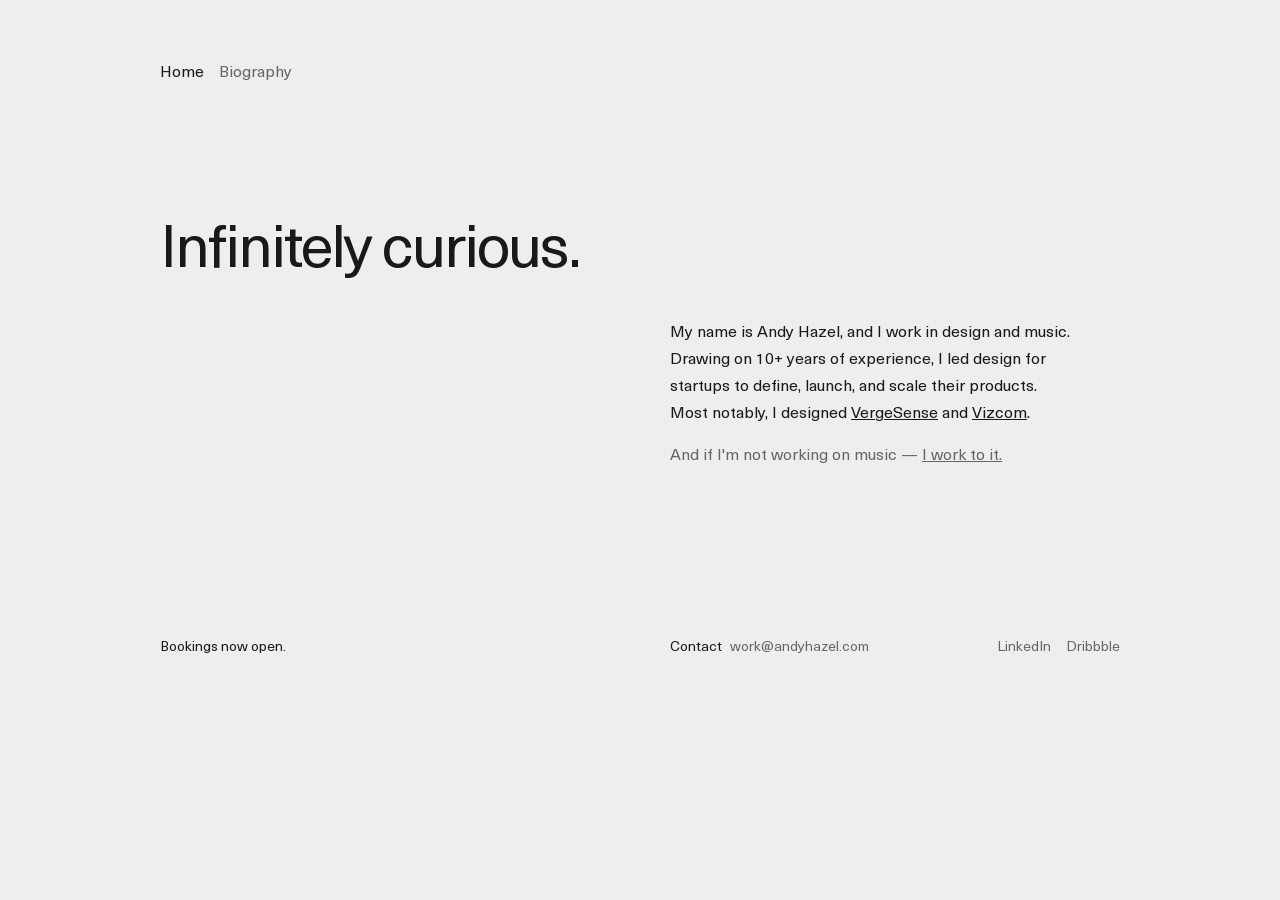
==== index.html @ 0db62279 "meta" ====
<!DOCTYPE html>
<html lang="en">

<head>
    <meta charset="UTF-8" />
    <meta name="viewport" content="width=device-width, initial-scale=1.0" />
    <link rel="icon" type="image/x-icon" href="/img/favicon.svg">
    <link rel="stylesheet" href="/styles.css">
    <title>Andy Hazel &#124; Home</title>
        <meta name="description" content="Andy Hazel is a designer and music producer based in Zagreb, Croatia.">
</head>

<body>
    <div class="container home">
        <div class="content">
            <nav>
                <div class="nav-desktop two-column">
                    <div class="links">
                        <a class="current" href="/">Home</a>
                        <a href="/bio">Biography</a>
                    </div>
                        <p class="text-white">updating case studies :&rpar;&rpar;&rpar;</p>
                </div>
            </nav>
            <h1>Infinitely curious.</h1>
            <div class="two-column">
                <div>
                    <img src="https://cdn.andyhazel.com/view.webp" alt="">
                </div>
                <div class="intro">
                    <p>My name is Andy Hazel, and I work in design and music. Drawing on 10+ years of experience, I led
                        design for startups to define, launch, and scale their products. Most notably, I designed <a
                            target="_blank" class="underline" href="https://www.vergesense.com">VergeSense</a> and <a
                            target="_blank" class="underline" href="https://www.vizcom.ai">Vizcom</a>.
                    </p>
                    <p class="text-secondary">And if I'm not working on music &mdash; <a target="_blank"
                            class="underline text-secondary"
                            href="https://open.spotify.com/playlist/1t4H484s3m3RhR5y2Q5pZB">I work to it.</a></p>
                </div>
            </div>
        </div>
        

        <footer class="two-column">
            <p>Bookings now open.</p>
            <div class="contact">
                <div class="email">
                    <p>Contact</p>
                    <a href="mailto:work@andyhazel.com">work@andyhazel.com</a>
                </div>
                <div class="links">
                    <a target="_blank" href="https://www.linkedin.com/in/andyhzl">LinkedIn</a>
                    <a target="_blank" href="https://dribbble.com/andyhazel">Dribbble</a>
                </div>
            </div>
        </footer>


    </div>

</body>

</html>
---- styles.css ----
:root {
    --bg: #eee;
    --outline: #ccc;
    --text-primary: #191919;
    --text-secondary: #676767;


    --space: 30px;
    --space-xs: calc((.25*var(--space)));
    --space-sm: calc(.5*(var(--space)));
    --space-lg: calc(2*(var(--space)));
    --space-xl: calc(4*(var(--space)));

    --text: 16px;
    --text-sm: 14px;

    --line: 100%;
    --line-lg: 170%;
}
* {
    padding: 0;
    margin: 0;
    transition: .5s ease-in-out;
}

::selection {
    background: var(--outline)
}
@font-face {
    font-family: "Unica";
    src: url("fonts/regular.woff2");
    font-weight: 400;
}

@font-face {
    font-family: "Unica";
    src: url("fonts/medium.woff2");
    font-weight: 500;
}


body {
    width: 100%;
    background-color: var(--bg);
    color: var(--text-primary);
    font-family: "Unica", sans-serif;
    font-size: var(--text);
    letter-spacing: 0px;
    font-weight: 400;
}

h1 {

    padding-bottom: var(--space-xs);
    font-weight: 400;
    line-height: var(--line);
}

h1 {
    font-size: var(--space-lg);
    letter-spacing: -2px;
}

.home h1 {
    padding-right: var(--space-lg);
}




.two-column {
    padding: 0;
}

a, p {
    line-height: var(--line-lg);
}

.two-column p {
    padding: 0;
}

a {
    text-decoration: none;
    color: var(--text-primary);
}

nav a, footer a {
     color: var(--text-secondary);
}

p {
    margin-bottom: var(--space-sm);
}


a:hover {
    color: var(--text-primary);
}

.current {
    color: var(--text-primary);
}

img {
    width: 100%;
}

.container {
    display: flex;
    flex-direction: column;
    position: relative;
    max-width: 960px;
    margin: 0 auto;
    padding: 0 var(--space-lg);
}

.home {
    display: flex;
    flex-direction: column;
    justify-content: space-between;
    height: 100%;
}



.menu {
    display: none;
}

nav {
    padding: var(--space-lg) 0 var(--space-xl);

}




.nav-mobile {
    display: none;
}

    .links {
        display: flex;
        gap: var(--space-sm);
    }




.two-column {
    display: grid;
    gap: var(--space-lg);
    padding: var(--space) 0;
}

footer.two-column {
     padding: var(--space-xl) 0 var(--space);
}

nav .two-column {
    padding: 0;
}

footer {
    display: flex;
    justify-content: space-between;
    font-size: var(--text-sm);

}



.email {
    display: flex;
    gap: var(--space-xs);
    padding-right: var(--space-xs);
}

.text-secondary {
    color: var(--text-secondary);
}

.text-white {
    color: var(--bg);
}

nav .text-white:hover {
    color: var(--outline);
}


.underline {
    text-decoration: underline;
}

.portrait {
    display: flex;
    flex-direction: column;
    align-items: end;
    gap: var(--space-xs);
}

.portrait img {
    width: 100%;
}

.contact {
    display: flex;
    justify-content: space-between;
}

/* mobile only */

@media (max-width: 1079px) {




    .text-white {
        display: none;
    }

    .portrait {
        order: 2;
    }

    .menu .links {
        padding-top: var(--space-xl);
    }

    .menu-link {
        color: var(--bg);
    }


    .contact {
        display: flex;;
        flex-direction: column;
        padding-top: var(--space);
        font-size: 13px;
    }

    .menu p {
        margin: 0;
    }

    .container {
        padding: 0 var(--space);
    }

    .two-column {
        display: flex;
        flex-direction: column;
        gap: var(--space);
    }

    footer.two-column {
        gap: 0;
    }


    .row-span {
        grid-row: span 2;
    }

}

/* desktop only */

@media (min-width: 1080px) {


    .two-column {
        grid-template-columns: 1fr 1fr;
    }

    .home .intro {
    padding-right: 50px;
}

.bottom {
    margin-bottom: var(--space-lg);
}

}
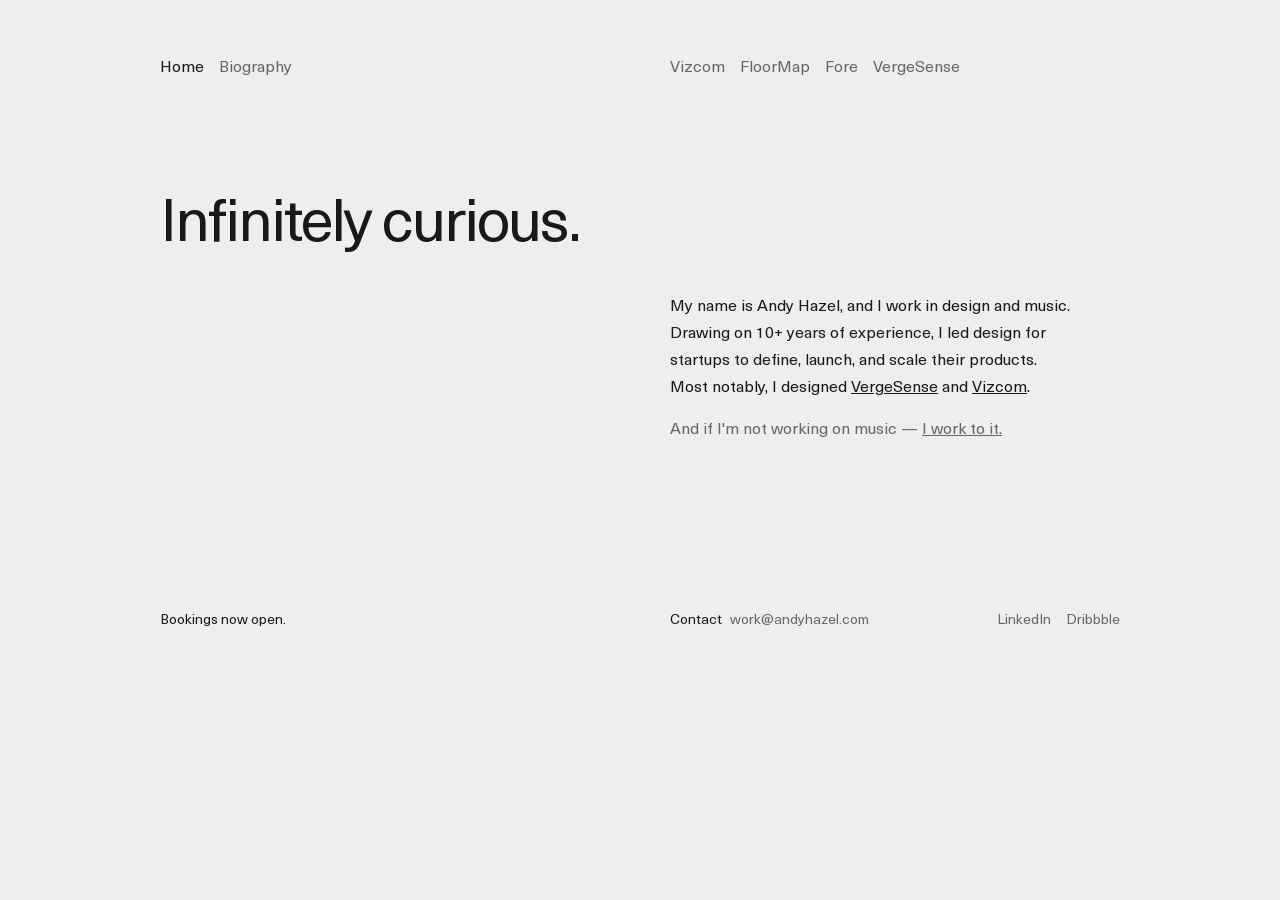
==== commit bebd42a1: "everything" ====
--- a/index.html
+++ b/index.html
@@ -1,3 +1,4 @@
+<!-- handcoded by yours truly <3 -->
 <!DOCTYPE html>
 <html lang="en">
 
@@ -6,22 +7,76 @@
     <meta name="viewport" content="width=device-width, initial-scale=1.0" />
     <link rel="icon" type="image/x-icon" href="/img/favicon.svg">
     <link rel="stylesheet" href="/styles.css">
-    <title>Andy Hazel &#124; Home</title>
+    <script src="/scripts.js" defer></script>
+    <title>Andy Hazel</title>
         <meta name="description" content="Andy Hazel is a designer and music producer based in Zagreb, Croatia.">
 </head>
 
 <body>
     <div class="container home">
         <div class="content">
-            <nav>
-                <div class="nav-desktop two-column">
-                    <div class="links">
+        <nav>
+            <div class="nav-mobile">
+                <a class="text-primary" href="/">Home</a>
+                <span class="menu-open">
+                    <svg xmlns="http://www.w3.org/2000/svg" width="30" height="7" viewBox="0 0 30 7" fill="none">
+                        <rect width="30" height="1" fill="#191919" />
+                        <rect y="6" width="30" height="1" fill="#191919" />
+                    </svg>
+                </span>
+            </div>
+
+
+            <div class="nav-desktop two-column">
+                <div class="links">
+                    <a class="current" href="/">Home</a>
+                    <a href="/bio">Biography</a>
+                </div>
+                <div class="links">
+                    <a href="/vizcom">Vizcom</a>
+                    <a href="/floormap">FloorMap</a>
+                    <a href="/fore">Fore</a>
+                    <a href="/vergesense">VergeSense</a>
+
+                </div>
+            </div>
+
+            <div class="menu">
+
+                <div class="menu-top">
+                    <div class="nav-mobile">
                         <a class="current" href="/">Home</a>
-                        <a href="/bio">Biography</a>
+                        <span class="menu-close">
+                            <svg xmlns="http://www.w3.org/2000/svg" width="30" height="7" viewBox="0 0 30 7" fill="none">
+                                <rect y="4" width="30" height="1" fill="#fcfcfc" />
+                            </svg>
+                        </span>
                     </div>
-                        <p class="text-white">updating case studies :&rpar;&rpar;&rpar;</p>
+                    <a href="/bio">Biography</a>
                 </div>
-            </nav>
+
+                <div class="links">
+
+                    <a href="/vizcom">Vizcom</a>
+                    <a href="/floormap">FloorMap</a>
+                    <a href="/fore">Fore</a>
+                    <a href="/vergesense">VergeSense</a>
+
+                </div>
+
+                <div class="contact">
+                <div class="email">
+                    <p class="text-white">Contact</p>
+                    <a href="mailto:work@andyhazel.com" target="_blank">work@andyhazel.com</a>
+                </div>
+                <div class="links row">
+                    <a target="_blank" href="https://www.linkedin.com/in/andyhzl">LinkedIn</a>
+                    <a target="_blank" href="https://dribbble.com/andyhazel">Dribbble</a>
+                </div>
+            </div>
+            </div>
+
+        </nav>
             <h1>Infinitely curious.</h1>
             <div class="two-column">
                 <div>
@@ -35,7 +90,7 @@
                     </p>
                     <p class="text-secondary">And if I'm not working on music &mdash; <a target="_blank"
                             class="underline text-secondary"
-                            href="https://open.spotify.com/playlist/1t4H484s3m3RhR5y2Q5pZB">I work to it.</a></p>
+                            href="/playlist">I work to it.</a></p>
                 </div>
             </div>
         </div>
@@ -46,7 +101,7 @@
             <div class="contact">
                 <div class="email">
                     <p>Contact</p>
-                    <a href="mailto:work@andyhazel.com">work@andyhazel.com</a>
+                    <a href="mailto:work@andyhazel.com" target="_blank">work@andyhazel.com</a>
                 </div>
                 <div class="links">
                     <a target="_blank" href="https://www.linkedin.com/in/andyhzl">LinkedIn</a>
--- a/styles.css
+++ b/styles.css
@@ -14,36 +14,48 @@
     --text: 16px;
     --text-sm: 14px;
 
-    --line: 100%;
+    --line-sm: 100%;
+    --line: 135%;
     --line-lg: 170%;
 }
+
 * {
     padding: 0;
     margin: 0;
     transition: .5s ease-in-out;
+    font-weight: 400;
 }
 
 ::selection {
     background: var(--outline)
 }
+
 @font-face {
     font-family: "Unica";
     src: url("fonts/regular.woff2");
     font-weight: 400;
-}
-
-@font-face {
-    font-family: "Unica";
-    src: url("fonts/medium.woff2");
-    font-weight: 500;
-}
-
+    font-display: swap;
+}
+
+
+
+small, caption {
+    display: block;
+    line-height: var(--line-lg);
+    font-size: var(--text-sm);
+    padding-bottom: 10px;
+}
+
+.data small {
+    padding: 0;
+    line-height: var(--line);
+}
 
 body {
     width: 100%;
     background-color: var(--bg);
     color: var(--text-primary);
-    font-family: "Unica", sans-serif;
+    font-family: "Unica", Arial, sans-serif;
     font-size: var(--text);
     letter-spacing: 0px;
     font-weight: 400;
@@ -53,7 +65,7 @@
 
     padding-bottom: var(--space-xs);
     font-weight: 400;
-    line-height: var(--line);
+    line-height: var(--line-sm);
 }
 
 h1 {
@@ -61,23 +73,40 @@
     letter-spacing: -2px;
 }
 
+h2 {
+    font-size: 25px;
+    letter-spacing: -.2px;
+    line-height: var(--line);
+}
+
 .home h1 {
     padding-right: var(--space-lg);
 }
 
 
-
+.end {
+    padding-bottom: var(--space-sm);
+}
 
 .two-column {
     padding: 0;
 }
 
-a, p {
+p {
     line-height: var(--line-lg);
 }
 
-.two-column p {
-    padding: 0;
+.menu a, footer a {
+    line-height: var(--line-lg);
+}
+
+
+.double-paragraph {
+    padding-right: var(--space-lg);
+}
+
+.bottom {
+    padding-bottom: var(--space);
 }
 
 a {
@@ -136,10 +165,6 @@
 
 
 
-.nav-mobile {
-    display: none;
-}
-
     .links {
         display: flex;
         gap: var(--space-sm);
@@ -163,8 +188,6 @@
 }
 
 footer {
-    display: flex;
-    justify-content: space-between;
     font-size: var(--text-sm);
 
 }
@@ -177,6 +200,10 @@
     padding-right: var(--space-xs);
 }
 
+.text-primary {
+    color: var(--text-primary);
+}
+
 .text-secondary {
     color: var(--text-secondary);
 }
@@ -195,6 +222,7 @@
 }
 
 .portrait {
+    position: relative;
     display: flex;
     flex-direction: column;
     align-items: end;
@@ -205,40 +233,167 @@
     width: 100%;
 }
 
+.img-wrapper {
+    display: flex;
+    flex-direction: column;
+    gap: var(--space-sm);
+    padding-bottom: var(--space);
+}
+
 .contact {
     display: flex;
     justify-content: space-between;
 }
 
+.addendum {
+    padding-top: var(--space-xs);
+    padding-right: var(--space-lg);
+}
+
+
+.signature {
+    width: 45px;
+    height: auto;
+    position: absolute;
+    bottom: -37px;
+    right: 7px;
+
+}
+
+
+
+.top {
+    width: 40px;
+    height: 40px;
+    border-radius: 50%;;
+    cursor: pointer;
+    background: var(--text-primary);
+    display: flex;
+    justify-content: center;
+    align-items: center;
+    position: fixed;
+    bottom: var(--space);
+    right: 0;
+    opacity: 0;
+}
+
+.border-light, section {
+    border-bottom: solid .5px #ccc ;
+
+}
+
+section {
+    padding-bottom: var(--space-lg);
+}
+
+section:last-of-type {
+    border-bottom: 0;
+}
+
+.info {
+    display: flex;
+    flex-direction: column;
+    gap: var(--space-sm)
+}
+
+.data {
+    display: flex;
+    flex-direction: column;
+    gap: var(--space-xs);
+}
+
+.flagged {
+    background: yellow;
+}
+
 /* mobile only */
 
 @media (max-width: 1079px) {
 
-
-
-
-    .text-white {
+        .menu {
+        display: flex;
+        flex-direction: column;
+        position: fixed;
+        height: 0px;
+        overflow: hidden;
+        inset: 0 0 auto 0;
+        padding: 0 var(--space);
+        background: var(--text-primary);
+        gap: var(--space-sm);
+
+    }
+
+    .menu-top {
+        display: flex;
+        flex-direction: column;
+        gap: var(--space-sm);
+        padding-bottom: var(--space-sm);
+    }
+
+    .nav-desktop.two-column {
         display: none;
     }
+
+     .nav-mobile {
+        display: flex;
+        justify-content: space-between;
+        align-items: center;
+        
+    }
+
+    a:hover {
+    color: var(--text-secondary);
+}
+
+    .email {
+        flex-direction: column;
+        gap: 0;
+    }
+
+    .email p {
+        margin-bottom: 0;
+    }
+
+
+    .menu .contact {
+        padding-bottom: var(--space-sm);
+    }
+
+
+    .addendum {
+        padding-right: 0;
+    }
+
+
+    .addendum.desktop {
+        display: none;
+    }
+
 
     .portrait {
         order: 2;
     }
 
     .menu .links {
-        padding-top: var(--space-xl);
-    }
-
-    .menu-link {
+        flex-direction: column;
+        flex-grow: 1;
+        padding-top: var(--space);
+    }
+    
+
+    .menu .links.row {
+        flex-direction: row;
+        flex-grow: 0;
+        padding-top: 0;
+    }
+
+    .current {
         color: var(--bg);
     }
 
-
     .contact {
-        display: flex;;
-        flex-direction: column;
-        padding-top: var(--space);
-        font-size: 13px;
+        font-size: var(--text-sm);
+        align-items: end;
     }
 
     .menu p {
@@ -249,26 +404,22 @@
         padding: 0 var(--space);
     }
 
-    .two-column {
-        display: flex;
-        flex-direction: column;
-        gap: var(--space);
-    }
-
-    footer.two-column {
-        gap: 0;
-    }
-
-
-    .row-span {
-        grid-row: span 2;
-    }
-
-}
+
+
+}
+
 
 /* desktop only */
 
 @media (min-width: 1080px) {
+
+    .nav-mobile {
+        display: none;
+    }
+
+    .addendum.mobile {
+        display: none;
+    }
 
 
     .two-column {
@@ -283,4 +434,8 @@
     margin-bottom: var(--space-lg);
 }
 
+.end {
+    margin-top: var(--space);
+}
+
 }
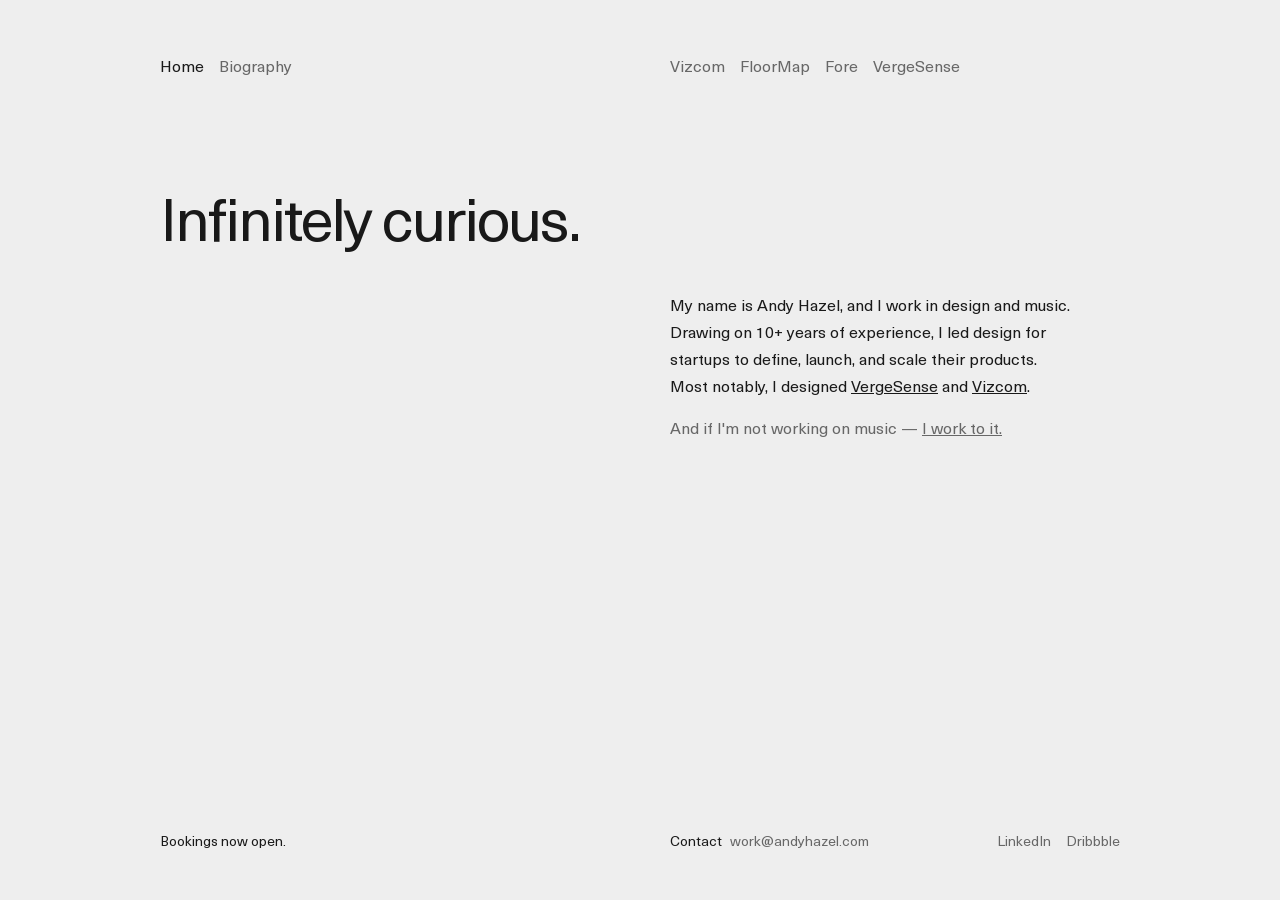
==== commit 67f0314a: "tweakage" ====
--- a/index.html
+++ b/index.html
@@ -5,7 +5,7 @@
 <head>
     <meta charset="UTF-8" />
     <meta name="viewport" content="width=device-width, initial-scale=1.0" />
-    <link rel="icon" type="image/x-icon" href="/img/favicon.svg">
+    <link rel="icon" type="image/x-icon" href="/favicon.ico">
     <link rel="stylesheet" href="/styles.css">
     <script src="/scripts.js" defer></script>
     <title>Andy Hazel</title>
--- a/styles.css
+++ b/styles.css
@@ -34,7 +34,6 @@
     font-family: "Unica";
     src: url("fonts/regular.woff2");
     font-weight: 400;
-    font-display: swap;
 }
 
 
@@ -55,7 +54,7 @@
     width: 100%;
     background-color: var(--bg);
     color: var(--text-primary);
-    font-family: "Unica", Arial, sans-serif;
+    font-family: "Unica";
     font-size: var(--text);
     letter-spacing: 0px;
     font-weight: 400;
@@ -145,10 +144,8 @@
 }
 
 .home {
-    display: flex;
-    flex-direction: column;
     justify-content: space-between;
-    height: 100%;
+    height: 100vh;
 }
 
 
